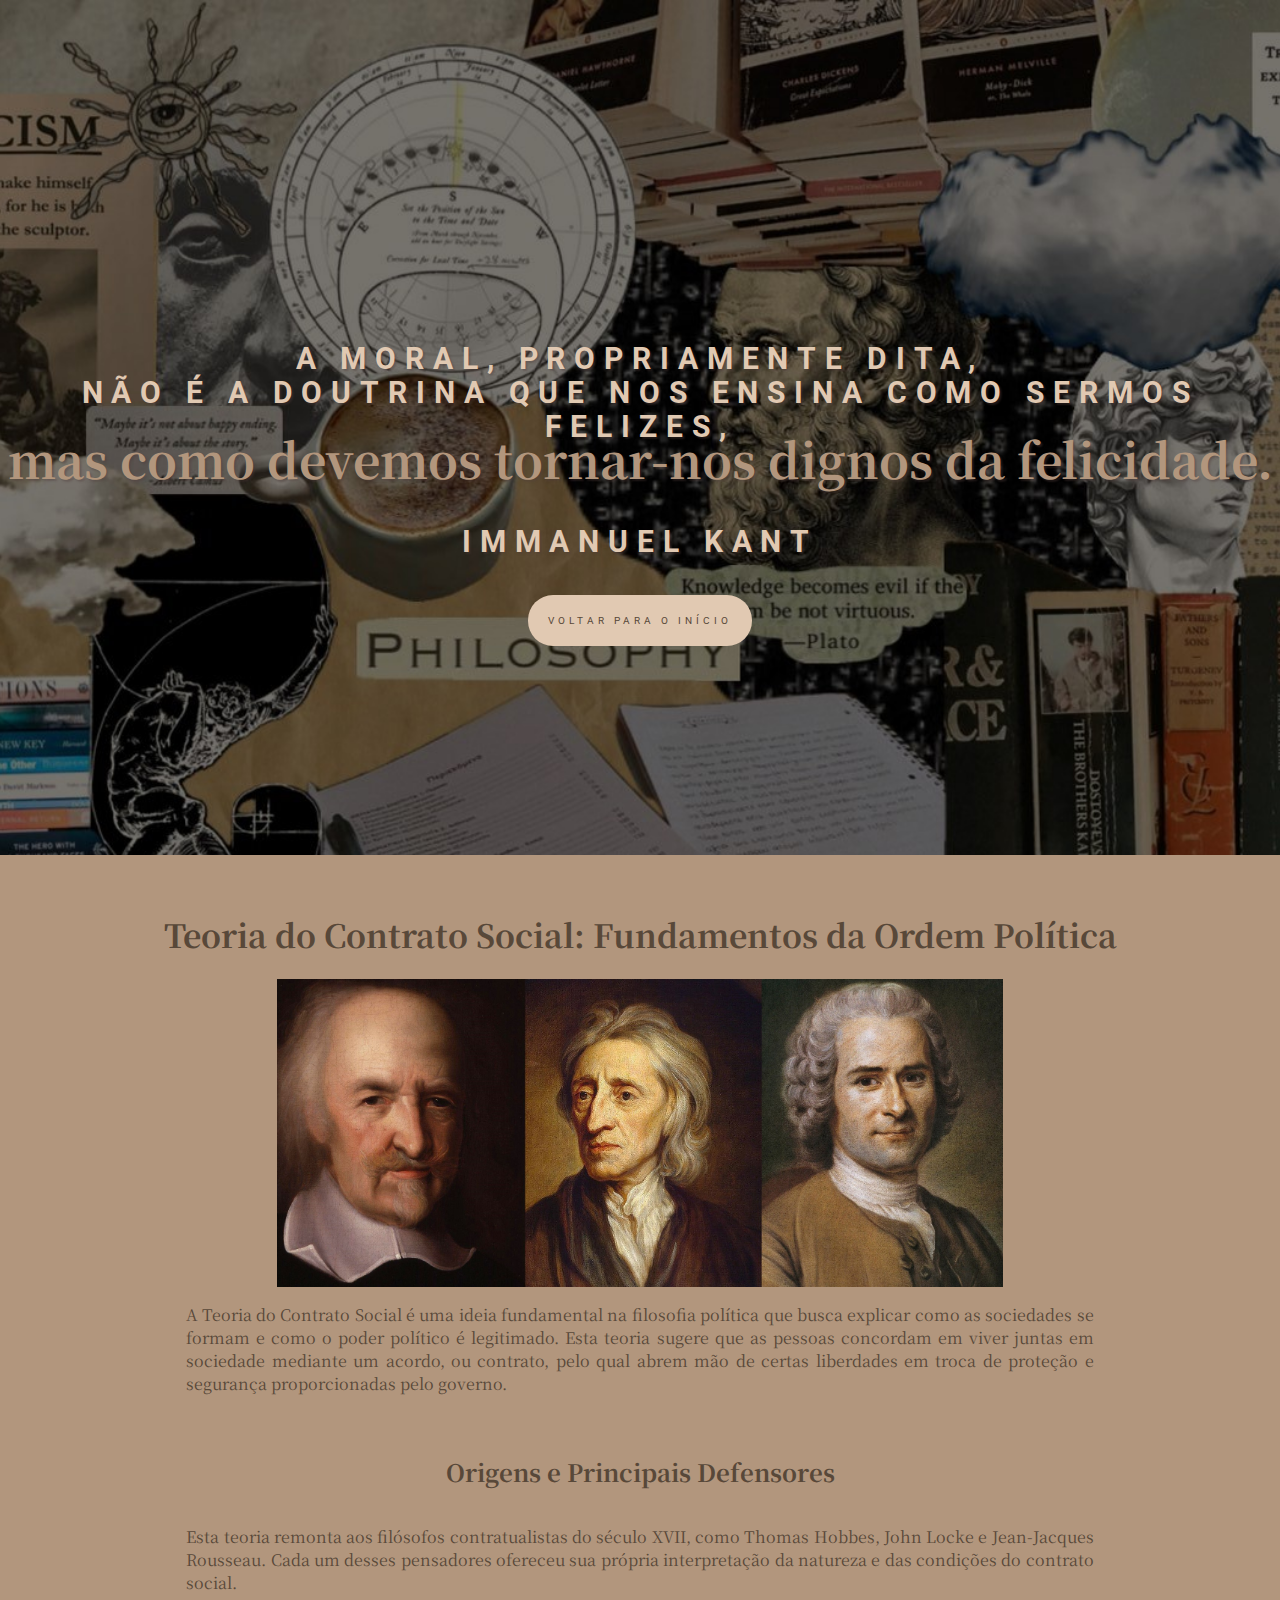
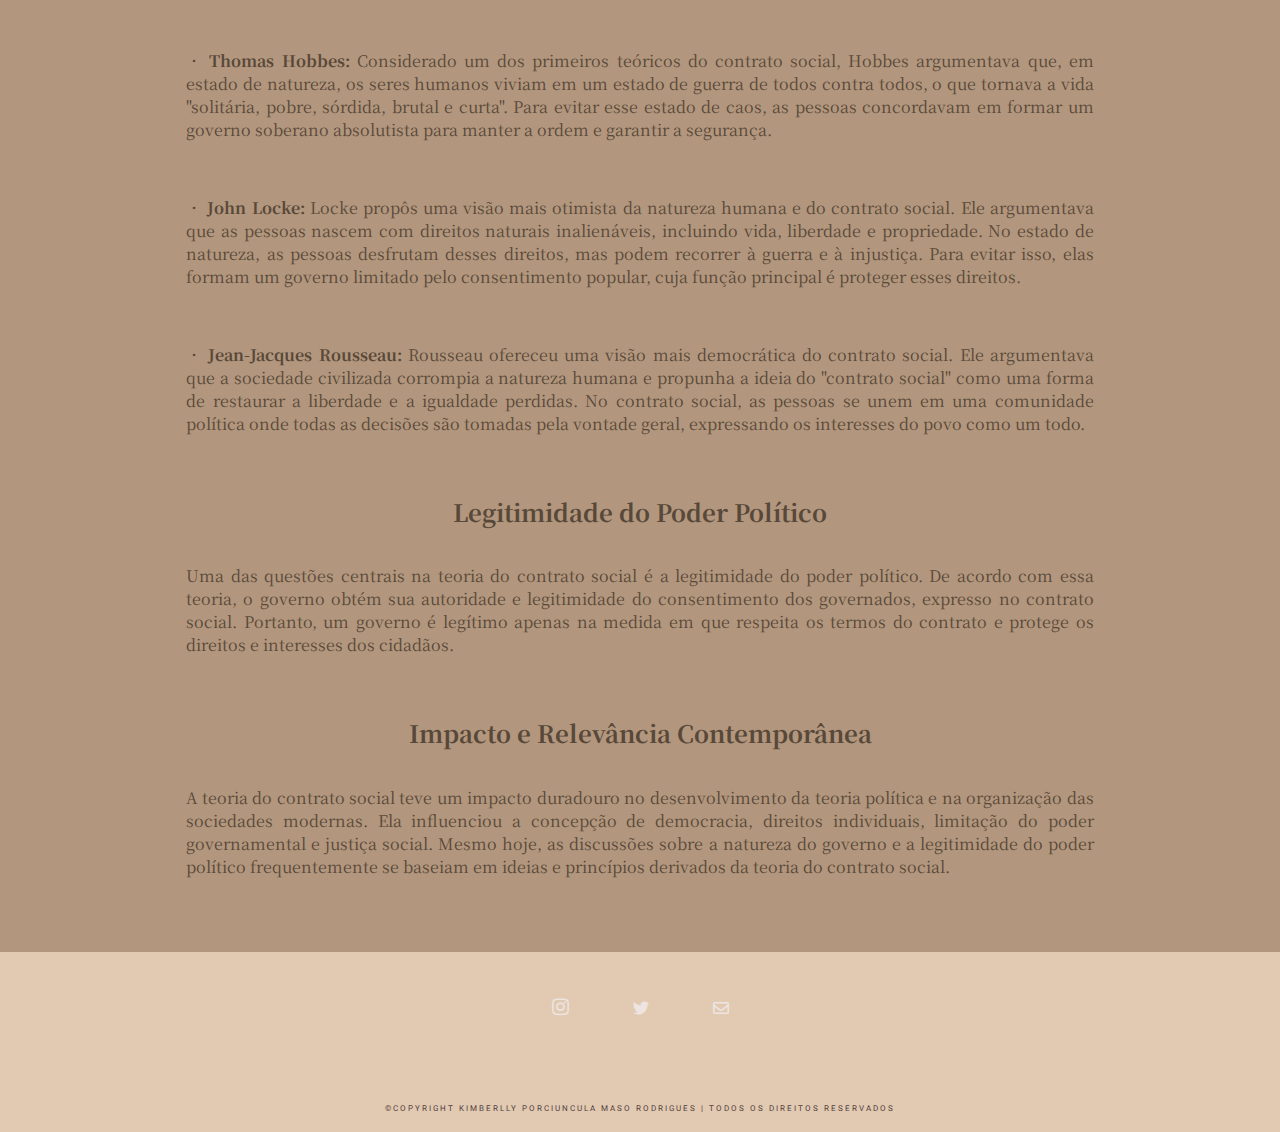
==== contrato.html @ 07b4a749 "first commit" ====
<!DOCTYPE html>
<html lang="en">
<!--------------------head------------------------------>

<head>

  <head>
    <meta charset="UTF-8">
    <title>Ética Profissional</title>
    <link rel="icon" href="src/imagens/fotoaba.jpeg">
    <link rel='stylesheet' href='https://cdnjs.cloudflare.com/ajax/libs/font-awesome/5.8.1/css/all.min.css'>
    <link rel="stylesheet" href="./style.css">
  </head>
  <style>
    p a {
      text-decoration: underline;
      color: #fff;
      cursor: pointer;
    }

    p a:hover {
      color: #B2967D
    }

    .virtude {
      display: flex;
      font-family: "Noto Serif TC", serif;
      color: #584839;
      flex-direction: column;
      align-items: center;
      margin: 35px;
      text-align: justify;
    }

    .virtude p {
      width: 75%;
    }
  </style>
</head>


<body>
  <!------------------foto inicio------------------------->
  <div class="landing--container">
    <div class="landing--title">
      <p>A moral, propriamente dita,
        <br>não é a doutrina que nos ensina como sermos felizes,
      </p>
      <h1>mas como devemos tornar-nos dignos da felicidade.</h1>
      <p>Immanuel Kant</p></br></br>
      <a href="index.html" id="botao-agenda"><button class="primary-btn">Voltar para o Início</button></a>
    </div>
  </div>
  <!----------------fim foto inicio----------------------->
  <div class="virtude">
    <h1>Teoria do Contrato Social: Fundamentos da Ordem Política</h1>
    <img src="./src/imagens/contrat.jpg" style="width: 60%;">
    <p>A Teoria do Contrato Social é uma ideia fundamental na filosofia política que busca explicar
      como as sociedades se formam e como o poder político é legitimado. Esta teoria sugere que as
      pessoas concordam em viver juntas em sociedade mediante um acordo, ou contrato, pelo qual abrem
      mão de certas liberdades em troca de proteção e segurança proporcionadas pelo governo.</p></br>

    <h2>Origens e Principais Defensores</h2>
    <p>Esta teoria remonta aos filósofos contratualistas do século XVII, como Thomas Hobbes, John Locke
      e Jean-Jacques Rousseau. Cada um desses pensadores ofereceu sua própria interpretação da natureza
      e das condições do contrato social.</p></br>
    <p><b>• Thomas Hobbes:</b> Considerado um dos primeiros teóricos do contrato social, Hobbes argumentava que,
      em estado de natureza, os seres humanos viviam em um estado de guerra de todos contra todos, o que
      tornava a vida "solitária, pobre, sórdida, brutal e curta". Para evitar esse estado de caos, as pessoas
      concordavam em formar um governo soberano absolutista para manter a ordem e garantir a segurança.</p></br>
    <p><b>• John Locke:</b> Locke propôs uma visão mais otimista da natureza humana e do contrato social. Ele argumentava
      que as pessoas nascem com direitos naturais inalienáveis, incluindo vida, liberdade e propriedade. No estado
      de natureza, as pessoas desfrutam desses direitos, mas podem recorrer à guerra e à injustiça. Para evitar
      isso, elas formam um governo limitado pelo consentimento popular, cuja função principal é proteger esses direitos.</p></br>
    <p><b>• Jean-Jacques Rousseau:</b> Rousseau ofereceu uma visão mais democrática do contrato social. Ele argumentava 
      que a sociedade civilizada corrompia a natureza humana e propunha a ideia do "contrato social" como uma forma 
      de restaurar a liberdade e a igualdade perdidas. No contrato social, as pessoas se unem em uma comunidade 
      política onde todas as decisões são tomadas pela vontade geral, expressando os interesses do povo como um todo.</p></br>

    <h2>Legitimidade do Poder Político</h2>
    <p>Uma das questões centrais na teoria do contrato social é a legitimidade do poder político. De acordo com 
      essa teoria, o governo obtém sua autoridade e legitimidade do consentimento dos governados, expresso no 
      contrato social. Portanto, um governo é legítimo apenas na medida em que respeita os termos do contrato e 
      protege os direitos e interesses dos cidadãos.</p></br>

    <h2>Impacto e Relevância Contemporânea</h2>
    <p>A teoria do contrato social teve um impacto duradouro no desenvolvimento da teoria política e na organização 
      das sociedades modernas. Ela influenciou a concepção de democracia, direitos individuais, limitação do poder 
      governamental e justiça social. Mesmo hoje, as discussões sobre a natureza do governo e a legitimidade do 
      poder político frequentemente se baseiam em ideias e princípios derivados da teoria do contrato social.</p></br>

  </div>
  <!-------------------rodapé------------------------------->
  <footer>
    <div class="footer--social">
      <a href="" target="_blank"><i class="fab fa-instagram" style="font-size: 1.2em"></i></a>
      <a href="" target="_blank"><i class="fab fa-twitter"></i></a>
      <a href=""><i class="far fa-envelope"></i></a>
    </div>
    <div class="footer--bottom">
      <p class="footer--text">©copyright Kimberlly Porciuncula Maso Rodrigues | Todos os direitos reservados</a></p>
    </div>
  </footer>
  <!-----------------fim rodapé---------------------------->


  <script src="script.js"></script>
</body>

</html>
---- style.css ----
@import url("https://fonts.googleapis.com/css?family=Noto+Serif+TC:200,400,700|Roboto:100,400,700");

body {
  margin: 0;
  background: #b2967d;
  overflow-x: hidden;

}

a {
  color: #B2967D;
  text-decoration: none;
}


.bottom {
  position: absolute;
  bottom: 0;
  z-index: 1;
  margin: 0;
}


.sticky {
  position: fixed;
  top: 0;
}

.landing--container {
  position: relative;
  margin: 0;
  background-image: url(src/imagens/filosofia.jpeg);
  background-attachment: fixed;
  background-position: center;
  background-repeat: no-repeat;
  background-size: cover;
  width: 100%;
  height: 95vh;
}

.landing--title {
  position: absolute;
  width: 100%;
  top: 40%;
  text-align: center;
}
.landing--title p {
  margin: 0;
  font-family: "Roboto", sans-serif;
  text-transform: uppercase;
  color: #e1c9b2;
  font-size: 185%;
  letter-spacing: 0.3em;
  font-weight: 700;
  text-shadow: 2px 2px 2px rgba(81, 61, 58, 0.4);
}
.landing--title h1 {
  margin-top: -20px;
  font-family: "Noto Serif TC", serif;
  color: #b2967d;;
  font-size: 3em;
  text-shadow: 2px 2px 2px rgba(81, 61, 58, 0.4);
}

.primary-btn {
  padding: 20px;
  outline: 0;
  border: none;
  text-transform: uppercase;
  font-family: "Roboto", sans-serif;
  letter-spacing: 4px;
  background: #e1c9b2;
  border-radius: 25px;
  font-weight: 250px;
  color: #584839;
  font-size: 0.6em;
  cursor: pointer;
  transition: all 0.4s ease;
}
.primary-btn:hover {
  background: #b2967d;
  color: #e1c9b2;
  transition: all 0.4s ease;
  transform: scale(1.05);
}

.landing--line {
  background: #ECF8F8;
  width: 8%;
  left: 46%;
  top: 125%;
  height: 7px;
  position: absolute;
}
.landing--line-vestuario {
  background: #ECF8F8;
  width: 8%;
  left: 46%;
  top: 110%;
  height: 7px;
  position: absolute;
}

.landing--line-galeria {
  background: #ECF8F8;
  width: 8%;
  left: 46%;
  top: 185%;
  height: 7px;
  position: absolute;
}
.landing--line-sobre {
  background: #ECF8F8;
  width: 8%;
  left: 46%;
  top: 258%;
  height: 7px;
  position: absolute;
}
.landing--line-agenda {
  background: #ECF8F8;
  width: 8%;
  left: 46%;
  top: 354%;
  height: 7px;
  position: absolute;
}

.vestuario {
  width: 100%;
  height: 52vh;
}

.galeria{
  width: 100%;
  height: 50vh;
  background-color: #EEE4E1;
}

.color-bg {
  background: #EEE4E1;
  display: flex;
  width: 100%;
  height: 85vh;
}

footer {
  height: 20vh;
  background: #e1c9b2;
  position: relative;
  width: 100%;
  text-align: center;
}

.footer--social {
  height: 100px;
  padding-top: 15px;
}
.footer--social i {
  padding: 30px;
  color: #EEE4E1;
  transition: all 0.4s ease;
}
.footer--social i:hover {
  color: #B2967D;
  transition: all 0.4s ease;
  transform: scale(1.3);
}

.footer--bottom {
  width: 100%;
  position: absolute;
  height: 20%;
  bottom: 0;
}

.footer--text {
  font-family: "Roboto", sans-serif;
  font-size: 0.5em;
  color: #513D3A;
  letter-spacing: 2px;
  text-transform: uppercase;
}
.footer--text span {
  color: #ECF8F8;
}
.footer--text a {
  font-family: "Noto Serif TC", serif;
  font-style: italic;
  color: #ECF8F8;
}
.footer--text a:hover {
  background: #B2967D;
  color: #E7D8C9;
}

:root {
  --color-1: #E6BEAB;
  --color-2: hsl(0, 0%, 100%);
  --color-3: hsl(0, 0%, 30%);
  --color-4: hsla(0, 0%, 55%, 0.5);
  --color-5: hsl(18, 28%, 66%);
  --bottom-margin: 1rem;
}

.card-container {
  width: 100%;
  display: flex;
  justify-content: center;
  align-items: center;
  flex-wrap: wrap;
  gap: 4rem;
  margin-top: 5rem;
}

.cards{
  background-color: var(--color-2);
  max-width: 15rem;
  display: flex;
  flex-direction: column;
  padding: 1.5rem 1rem;
  text-align: center;
  align-items: center;
  border-radius: 0.5em;
  box-shadow: 0 0.1rem 0.1rem 0 rgba(0, 0, 0, 0.34);
  -webkit-box-shadow: 0 0.1rem 0.1rem 0 rgba(0, 0, 0, 0.34);
  -moz-box-shadow: 0 0.1rem 0.1rem 0 rgba(0, 0, 0, 0.34);
}

.img{
  max-width: 19rem;
  display: flex;
  flex-direction: column;
  text-align: center;
  align-items: center;
  border-radius: 0.5em;
  transition: transform 0.50s ease-out;
  filter: blur(3px);
  
}

.model-picture {
  width: 100%;
  border-radius: 0.25em;
  transition: transform 0.25s ease;
}

.cards:hover>.model-picture {
  transform: translateY(-10%);
  box-shadow: 0rem 1.2rem 1rem 0rem rgba(0, 0, 0, 0.34);
  -webkit-box-shadow: 0rem 1.2rem 1rem 0rem rgba(0, 0, 0, 0.34);
  -moz-box-shadow: 0rem 1.2rem 1rem 0rem rgba(0, 0, 0, 0.34);
}

.img:hover {
  transform: scale(1.15);
  transition: transform 0.50s ease, box-shadow 0.50s ease;
  filter: blur(0px);
}

.type {
  font-family:  "Roboto", sans-serif;
  font-weight: 500;
  background-color: #e1c9b2;
  font-size: 1rem;
  padding: 1em 2em;
  border-radius: 2em;
  transform: translateY(-50%);
  color: #513d3a;
  box-shadow: 0rem 0.6rem 0.5rem 0rem rgba(0, 0, 0, 0.34);
  -webkit-box-shadow: 0rem 0.6rem 0.5rem 0rem rgba(0, 0, 0, 0.34);
  -moz-box-shadow: 0rem 0.6rem 0.5rem 0rem rgba(0, 0, 0, 0.34);
  transition: transform 0.25s ease, box-shadow 0.25s ease;
}

.cards:hover>.type {
  box-shadow: 0rem 0rem 0rem 0rem rgba(0, 0, 0, 0.34);
  -webkit-box-shadow: 0rem 0rem 0rem 0rem rgba(0, 0, 0, 0.34);
  -moz-box-shadow: 0rem 0rem 0rem 0rem rgba(0, 0, 0, 0.34);
  transform: translateY(-40%);
}

.card-title {
  font-size: 1.5rem;
  font-weight: 500;
  /* background-color: green; */
  margin-bottom: var(--bottom-margin);
}

.description {
  padding-bottom: 1rem;
  margin-bottom: calc(var(--bottom-margin) * 2);
  border: solid;
  border-width: 0 0 0.15rem 0;
  border-color: var(--color-4);
  color: var(--color-3);
  font-weight: 500;
  font-size: 0.9rem;
}

.eva img{
  padding: 30px;
  width: 480px;
  border-radius: 0.5em;
}

.texto p{
  font-family: "Roboto", sans-serif;
  color: #B2967D;
  letter-spacing: 2px;
}


.c-black{
  display: flex;
  justify-content: center;
  font-family: "Noto Serif TC", serif;
  color: #e1c9b2;
  font-size: 45px;
  font-weight: 900;
  margin-bottom: 45px;
}

/*****form***/

.container {
  height: 60vh;
}

form {
  min-width: 25rem;
}
form .title {
  font-family: "Roboto", sans-serif;
  color: #212529;
  font-size: 2.5rem;
}
form .form-control {
  background-color: #f2f6f8;
  border-radius: 2rem;
  border: none;
  box-shadow: 0px 7px 5px rgba(0, 0, 0, 0.11);
}
form .form-control.thick {
  height: 3.3rem;
  padding: 0.5rem 3.5rem;
}
form .form-control:focus {
  background-color: #f2f6f8;
  border: none;
  box-shadow: 0px 7px 5px rgba(0, 0, 0, 0.11);
}
form .message .form-control {
  padding: 0.5rem 1.8rem;
}
form ::placeholder {
  font-family: "Roboto", sans-serif;
  font-weight: 500;
  font-size: 1.1rem;
  color: #B2967D;
  position: relative;
  left: 0;
}
form input,
form textarea {
  font-family: "Roboto", sans-serif;
  color: #B2967D;
  font-size: 1.1rem;
}
form .icon {
  color: #57565c;
  height: 1.3rem;
  position: absolute;
  left: 1.5rem;
  top: 1.1rem;
}

.btn.btn-primary {
  font-family: "Roboto", sans-serif;
  font-weight: bold;
  height: 2.5rem;
  line-height: 2.5rem;
  padding: 0 3rem;
  border: 0;
  border-radius: 3rem;
  background-color: #e1c9b2c2;
  background-size: 300% 100%;
  transition: all 0.3s ease-in-out;
  cursor: pointer;
  width: 100%;
  font-weight: 500;
  color: #fff;
}

.btn.btn-primary:hover:enabled {
  box-shadow: 0 0.5em 0.5em -0.4em #000000ba;
  background-size: 100% 100%;
  transform: translateY(-0.15em);
}

.form-group{
  padding-bottom: 25px;
  text-align: center;
}
  .container{
    place-content: center;
    display: flex;
  }
  .form-control{
    width: 25rem;
  }

  #formMessage{
    width: 28.5rem;
  }

label {
    font-family: "Roboto", sans-serif;
    font-weight: 400;
    font-size: 14px;
    line-height: 24px;
    color: #B2967D;
}
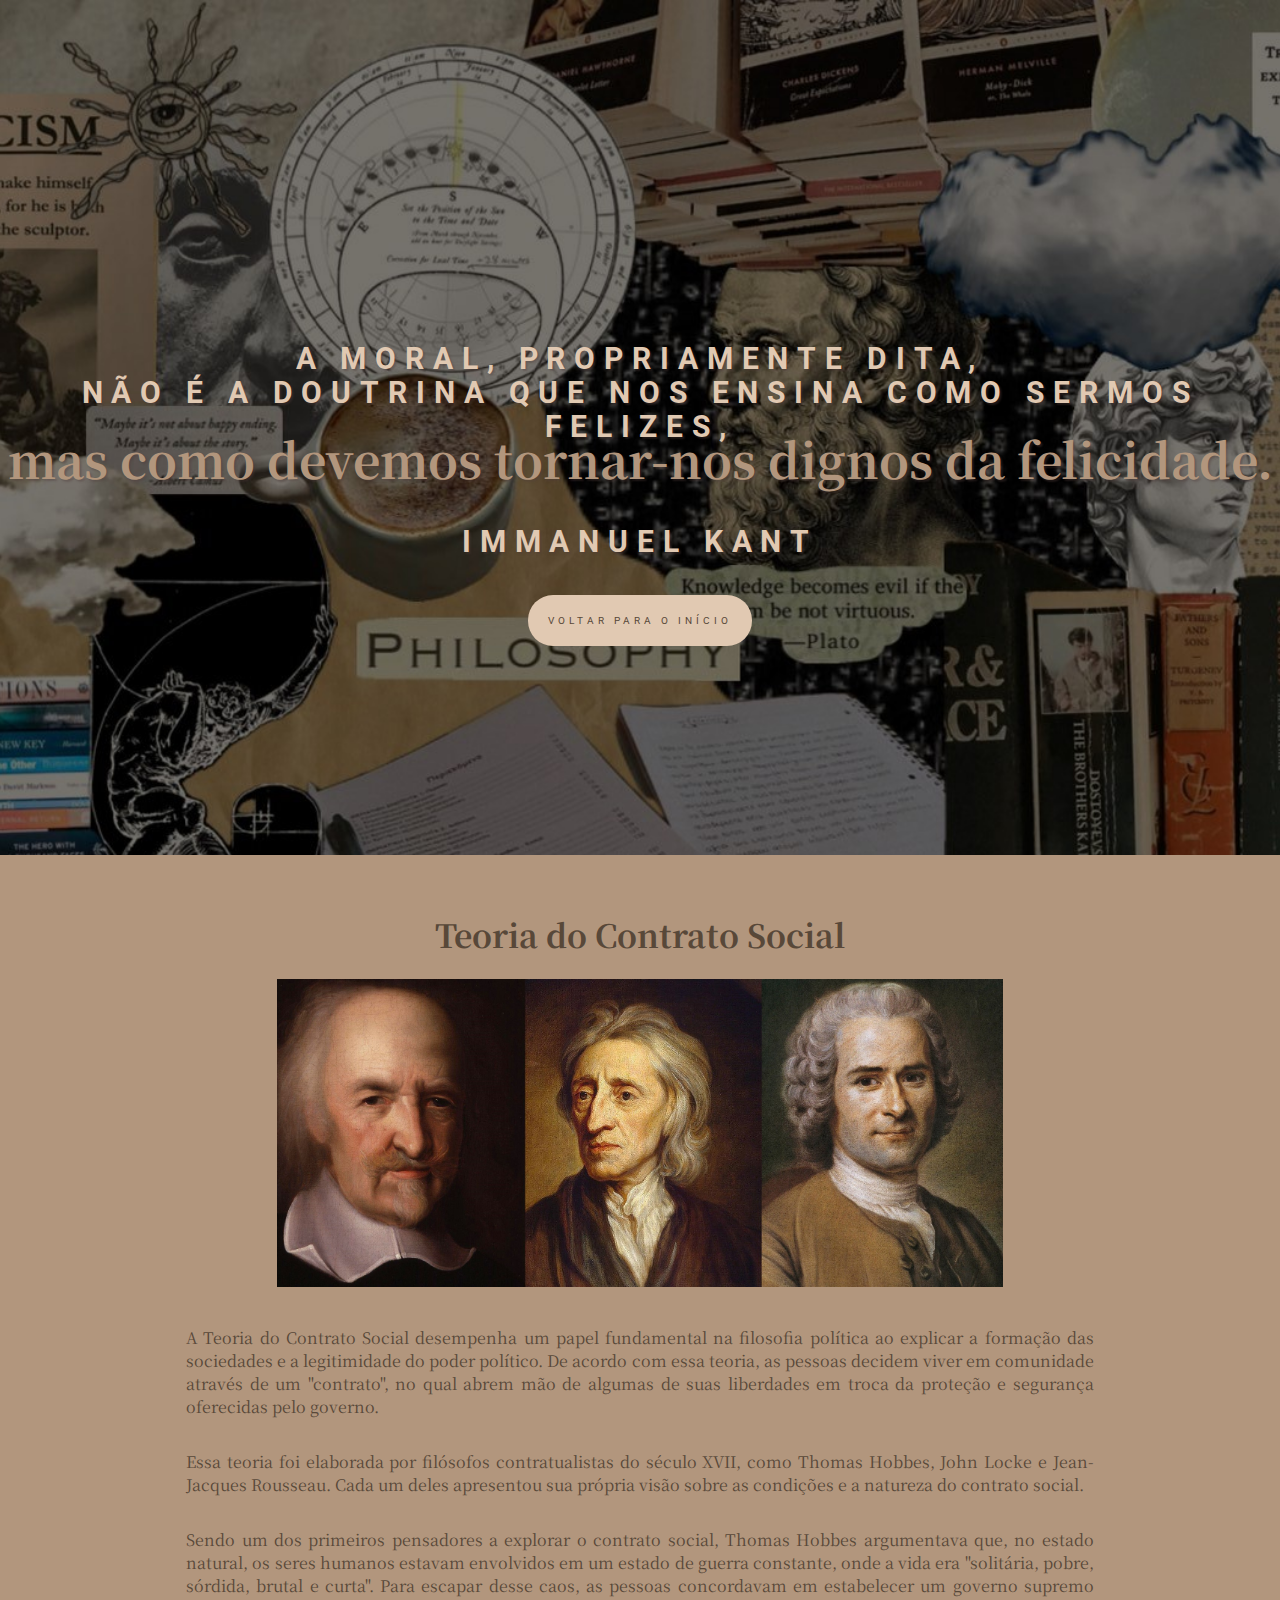
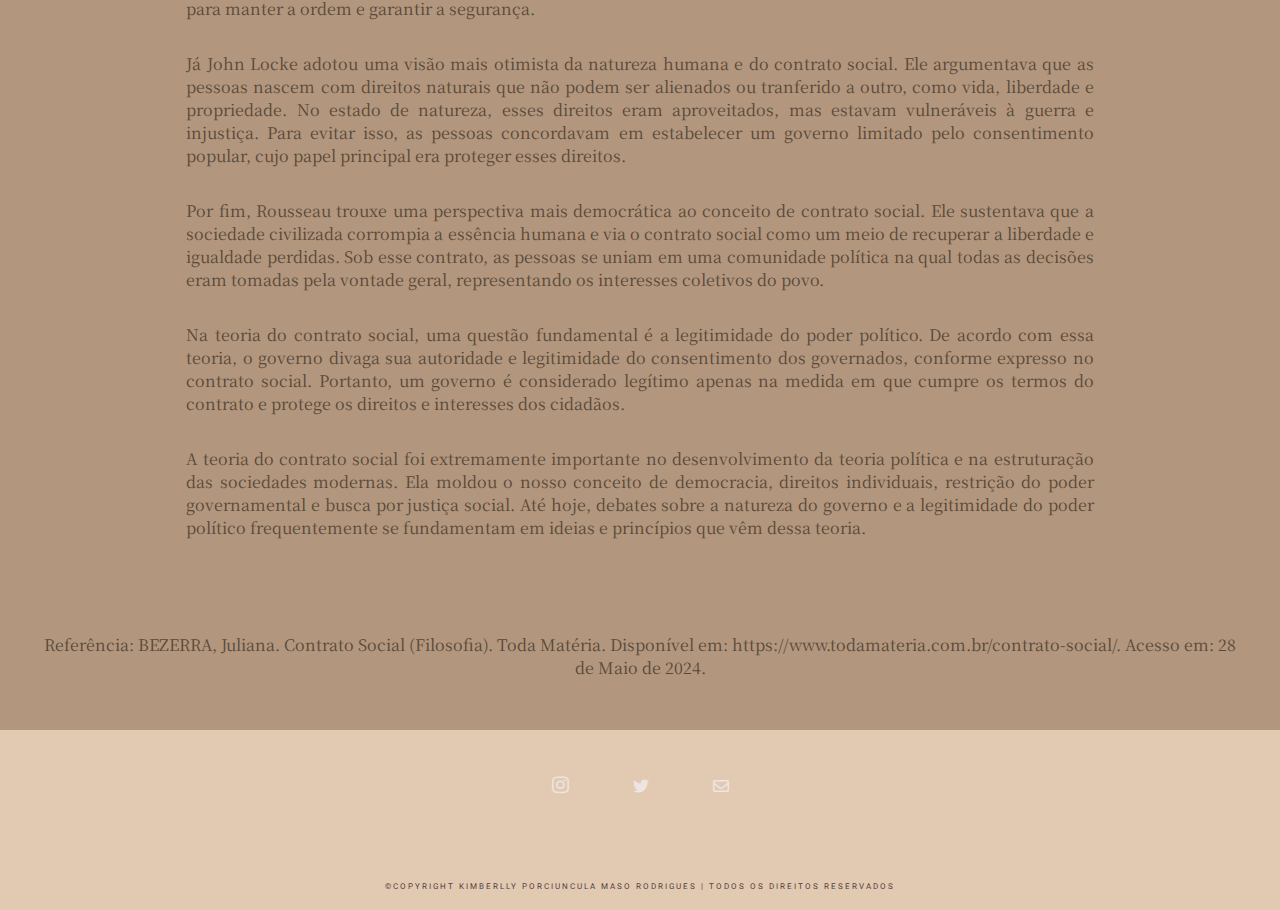
==== commit 152abd51: "alterações" ====
--- a/contrato.html
+++ b/contrato.html
@@ -53,41 +53,36 @@
   </div>
   <!----------------fim foto inicio----------------------->
   <div class="virtude">
-    <h1>Teoria do Contrato Social: Fundamentos da Ordem Política</h1>
+    <h1>Teoria do Contrato Social</h1>
     <img src="./src/imagens/contrat.jpg" style="width: 60%;">
-    <p>A Teoria do Contrato Social é uma ideia fundamental na filosofia política que busca explicar
-      como as sociedades se formam e como o poder político é legitimado. Esta teoria sugere que as
-      pessoas concordam em viver juntas em sociedade mediante um acordo, ou contrato, pelo qual abrem
-      mão de certas liberdades em troca de proteção e segurança proporcionadas pelo governo.</p></br>
+    <p></br>A Teoria do Contrato Social desempenha um papel fundamental na filosofia política ao explicar a formação das sociedades e a legitimidade do poder político. 
+      De acordo com essa teoria, as pessoas decidem viver em comunidade através de um "contrato", no qual abrem mão de algumas de suas liberdades em troca da 
+      proteção e segurança oferecidas pelo governo.</p>
 
-    <h2>Origens e Principais Defensores</h2>
-    <p>Esta teoria remonta aos filósofos contratualistas do século XVII, como Thomas Hobbes, John Locke
-      e Jean-Jacques Rousseau. Cada um desses pensadores ofereceu sua própria interpretação da natureza
-      e das condições do contrato social.</p></br>
-    <p><b>• Thomas Hobbes:</b> Considerado um dos primeiros teóricos do contrato social, Hobbes argumentava que,
-      em estado de natureza, os seres humanos viviam em um estado de guerra de todos contra todos, o que
-      tornava a vida "solitária, pobre, sórdida, brutal e curta". Para evitar esse estado de caos, as pessoas
-      concordavam em formar um governo soberano absolutista para manter a ordem e garantir a segurança.</p></br>
-    <p><b>• John Locke:</b> Locke propôs uma visão mais otimista da natureza humana e do contrato social. Ele argumentava
-      que as pessoas nascem com direitos naturais inalienáveis, incluindo vida, liberdade e propriedade. No estado
-      de natureza, as pessoas desfrutam desses direitos, mas podem recorrer à guerra e à injustiça. Para evitar
-      isso, elas formam um governo limitado pelo consentimento popular, cuja função principal é proteger esses direitos.</p></br>
-    <p><b>• Jean-Jacques Rousseau:</b> Rousseau ofereceu uma visão mais democrática do contrato social. Ele argumentava 
-      que a sociedade civilizada corrompia a natureza humana e propunha a ideia do "contrato social" como uma forma 
-      de restaurar a liberdade e a igualdade perdidas. No contrato social, as pessoas se unem em uma comunidade 
-      política onde todas as decisões são tomadas pela vontade geral, expressando os interesses do povo como um todo.</p></br>
+    <p>Essa teoria foi elaborada por filósofos contratualistas do século XVII, como Thomas Hobbes, John Locke e Jean-Jacques Rousseau. Cada um deles apresentou 
+      sua própria visão sobre as condições e a natureza do contrato social.</p>
 
-    <h2>Legitimidade do Poder Político</h2>
-    <p>Uma das questões centrais na teoria do contrato social é a legitimidade do poder político. De acordo com 
-      essa teoria, o governo obtém sua autoridade e legitimidade do consentimento dos governados, expresso no 
-      contrato social. Portanto, um governo é legítimo apenas na medida em que respeita os termos do contrato e 
-      protege os direitos e interesses dos cidadãos.</p></br>
+    <p>Sendo um dos primeiros pensadores a explorar o contrato social, Thomas Hobbes argumentava que, no estado natural, os seres humanos estavam 
+      envolvidos em um estado de guerra constante, onde a vida era "solitária, pobre, sórdida, brutal e curta". Para escapar desse caos, as pessoas concordavam 
+      em estabelecer um governo supremo para manter a ordem e garantir a segurança.</p>
 
-    <h2>Impacto e Relevância Contemporânea</h2>
-    <p>A teoria do contrato social teve um impacto duradouro no desenvolvimento da teoria política e na organização 
-      das sociedades modernas. Ela influenciou a concepção de democracia, direitos individuais, limitação do poder 
-      governamental e justiça social. Mesmo hoje, as discussões sobre a natureza do governo e a legitimidade do 
-      poder político frequentemente se baseiam em ideias e princípios derivados da teoria do contrato social.</p></br>
+    <p>Já John Locke adotou uma visão mais otimista da natureza humana e do contrato social. Ele argumentava que as pessoas nascem com direitos naturais que não podem ser 
+      alienados ou tranferido a outro, como vida, liberdade e propriedade. No estado de natureza, esses direitos eram aproveitados, mas estavam vulneráveis à guerra e injustiça. 
+      Para evitar isso, as pessoas concordavam em estabelecer um governo limitado pelo consentimento popular, cujo papel principal era proteger esses direitos.</p>
+
+    <p>Por fim, Rousseau trouxe uma perspectiva mais democrática ao conceito de contrato social. Ele sustentava que a sociedade civilizada corrompia a essência humana 
+      e via o contrato social como um meio de recuperar a liberdade e igualdade perdidas. Sob esse contrato, as pessoas se uniam em uma comunidade política na qual todas 
+      as decisões eram tomadas pela vontade geral, representando os interesses coletivos do povo.</p>
+
+    <p>Na teoria do contrato social, uma questão fundamental é a legitimidade do poder político. De acordo com essa teoria, o governo divaga sua autoridade e legitimidade 
+      do consentimento dos governados, conforme expresso no contrato social. Portanto, um governo é considerado legítimo apenas na medida em que cumpre os termos do contrato 
+      e protege os direitos e interesses dos cidadãos.</p>
+
+    <p>A teoria do contrato social foi extremamente importante no desenvolvimento da teoria política e na estruturação das sociedades modernas. Ela moldou o nosso conceito
+      de democracia, direitos individuais, restrição do poder governamental e busca por justiça social. Até hoje, debates sobre a natureza do governo e a legitimidade do poder 
+      político frequentemente se fundamentam em ideias e princípios que vêm dessa teoria.</p></br></br>
+
+    <p><center>Referência: BEZERRA, Juliana. Contrato Social (Filosofia). Toda Matéria. Disponível em: https://www.todamateria.com.br/contrato-social/. Acesso em: 28 de Maio de 2024.</p></center>
 
   </div>
   <!-------------------rodapé------------------------------->
